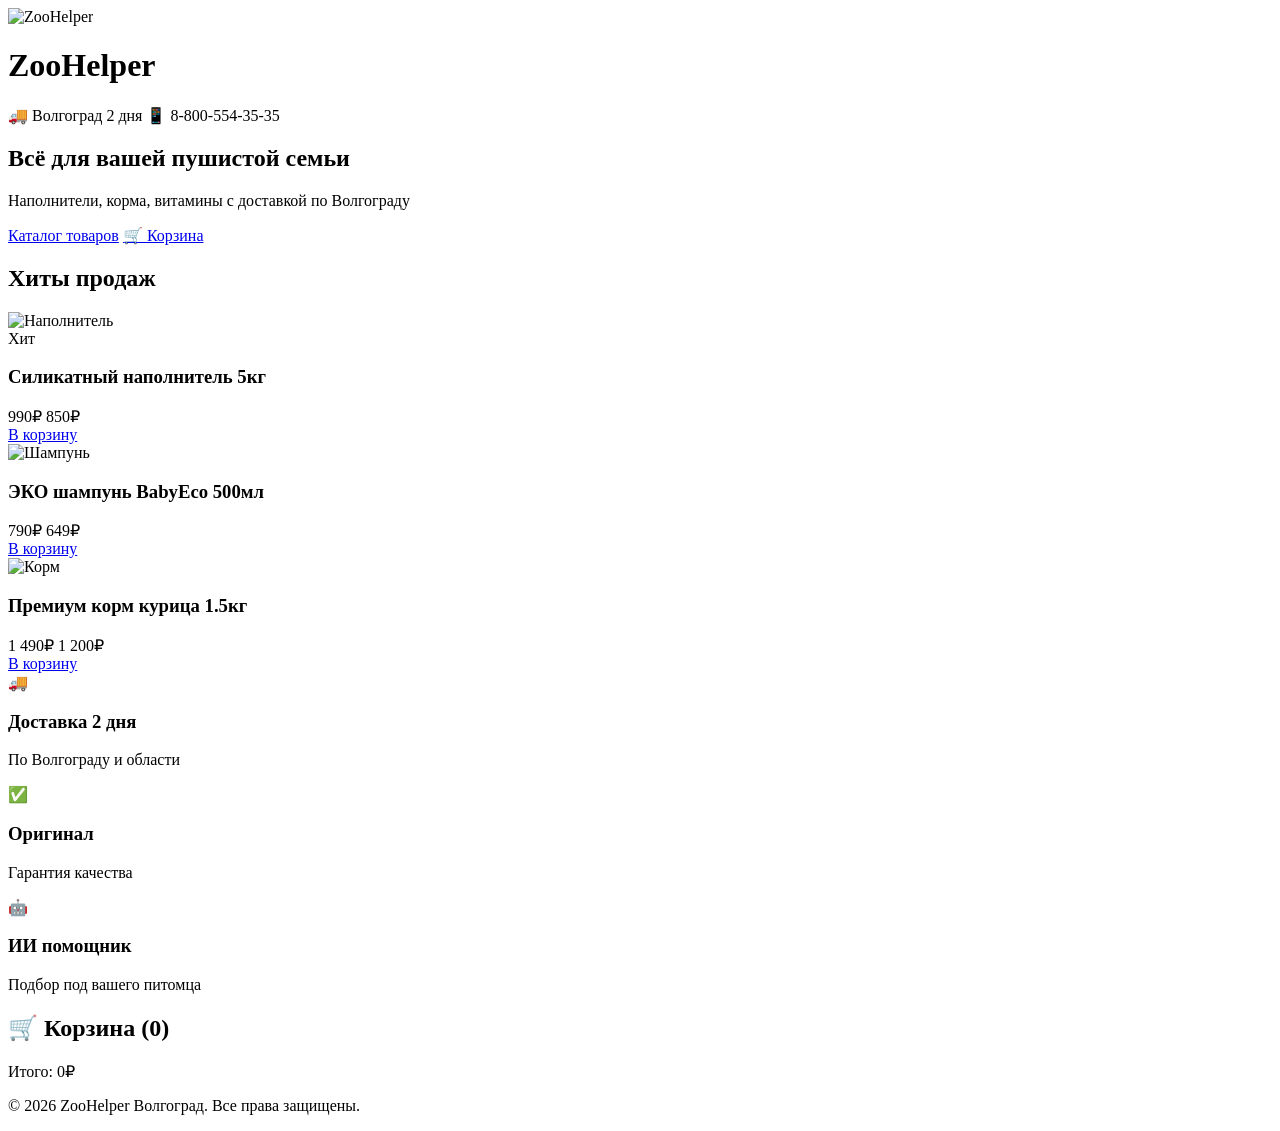
==== Index.html @ 12f41ecd "Create Index.html" ====
<!DOCTYPE html>
<html lang="ru">
<head>
    <meta charset="UTF-8">
    <meta name="viewport" content="width=device-width, initial-scale=1.0">
    <title>ZooHelper — товары для питомцев Волгоград</title>
    <link rel="stylesheet" href="style.css">
    <link href="https://fonts.googleapis.com/css2?family=Inter:wght@400;500;600;700&display=swap" rel="stylesheet">
</head>
<body>
    <header class="header">
        <div class="container">
            <div class="header-content">
                <div class="logo">
                    <img src="https://via.placeholder.com/50x50/4CAF50/FFFFFF?text=🐾" alt="ZooHelper" width="50">
                    <h1>ZooHelper</h1>
                </div>
                <div class="header-info">
                    <span class="delivery">🚚 Волгоград 2 дня</span>
                    <span class="phone">📱 8-800-554-35-35</span>
                </div>
            </div>
        </div>
    </header>

    <main class="main">
        <section class="hero">
            <div class="container">
                <div class="hero-content">
                    <h2>Всё для вашей пушистой семьи</h2>
                    <p>Наполнители, корма, витамины с доставкой по Волгограду</p>
                    <div class="hero-buttons">
                        <a href="#catalog" class="btn btn-primary">Каталог товаров</a>
                        <a href="#cartSection" class="btn btn-secondary">🛒 Корзина</a>
                    </div>
                </div>
            </div>
        </section>

        <section class="catalog" id="catalog">
            <div class="container">
                <h2>Хиты продаж</h2>
                <div class="products-grid">
                    <div class="product-card">
                        <div class="product-image">
                            <img src="https://via.placeholder.com/350x250/87CEEB/FFFFFF?text=Силикатный+наполнитель+5кг" alt="Наполнитель">
                            <div class="product-badge">Хит</div>
                        </div>
                        <div class="product-info">
                            <h3>Силикатный наполнитель 5кг</h3>
                            <div class="price">
                                <span class="old-price">990₽</span>
                                <span class="new-price">850₽</span>
                            </div>
                            <a href="#" class="btn btn-buy" data-product-id="1">В корзину</a>
                        </div>
                    </div>

                    <div class="product-card">
                        <div class="product-image">
                            <img src="https://via.placeholder.com/350x250/FFB6C1/FFFFFF?text=BabyEco+шампунь+500мл" alt="Шампунь">
                        </div>
                        <div class="product-info">
                            <h3>ЭКО шампунь BabyEco 500мл</h3>
                            <div class="price">
                                <span class="old-price">790₽</span>
                                <span class="new-price">649₽</span>
                            </div>
                            <a href="#" class="btn btn-buy" data-product-id="2">В корзину</a>
                        </div>
                    </div>

                    <div class="product-card">
                        <div class="product-image">
                            <img src="https://via.placeholder.com/350x250/90EE90/FFFFFF?text=Премиум+корм+1.5кг" alt="Корм">
                        </div>
                        <div class="product-info">
                            <h3>Премиум корм курица 1.5кг</h3>
                            <div class="price">
                                <span class="old-price">1 490₽</span>
                                <span class="new-price">1 200₽</span>
                            </div>
                            <a href="#" class="btn btn-buy" data-product-id="3">В корзину</a>
                        </div>
                    </div>
                </div>
            </div>
        </section>

        <section class="features">
            <div class="container">
                <div class="features-grid">
                    <div class="feature">
                        <div class="feature-icon">🚚</div>
                        <h3>Доставка 2 дня</h3>
                        <p>По Волгограду и области</p>
                    </div>
                    <div class="feature">
                        <div class="feature-icon">✅</div>
                        <h3>Оригинал</h3>
                        <p>Гарантия качества</p>
                    </div>
                    <div class="feature">
                        <div class="feature-icon">🤖</div>
                        <h3>ИИ помощник</h3>
                        <p>Подбор под вашего питомца</p>
                    </div>
                </div>
            </div>
        </section>

        <section class="cart-section" id="cartSection">
            <div class="container">
                <h2>🛒 Корзина (<span id="cartCount">0</span>)</h2>
                <div id="cartItems"></div>
                <div class="cart-total">
                    <div class="total-price">Итого: <span id="totalPrice">0₽</span></div>
                    <button onclick="store.checkout()" class="btn btn-checkout" id="checkoutBtn" style="display:none;">
                        Оформить заказ (ЮKassa)
                    </button>
                </div>
            </div>
        </section>
    </main>

    <footer class="footer">
        <div class="container">
            <p>&copy; 2026 ZooHelper Волгоград. Все права защищены.</p>
        </div>
    </footer>

    <script src="script.js"></script>
</body>
</html>
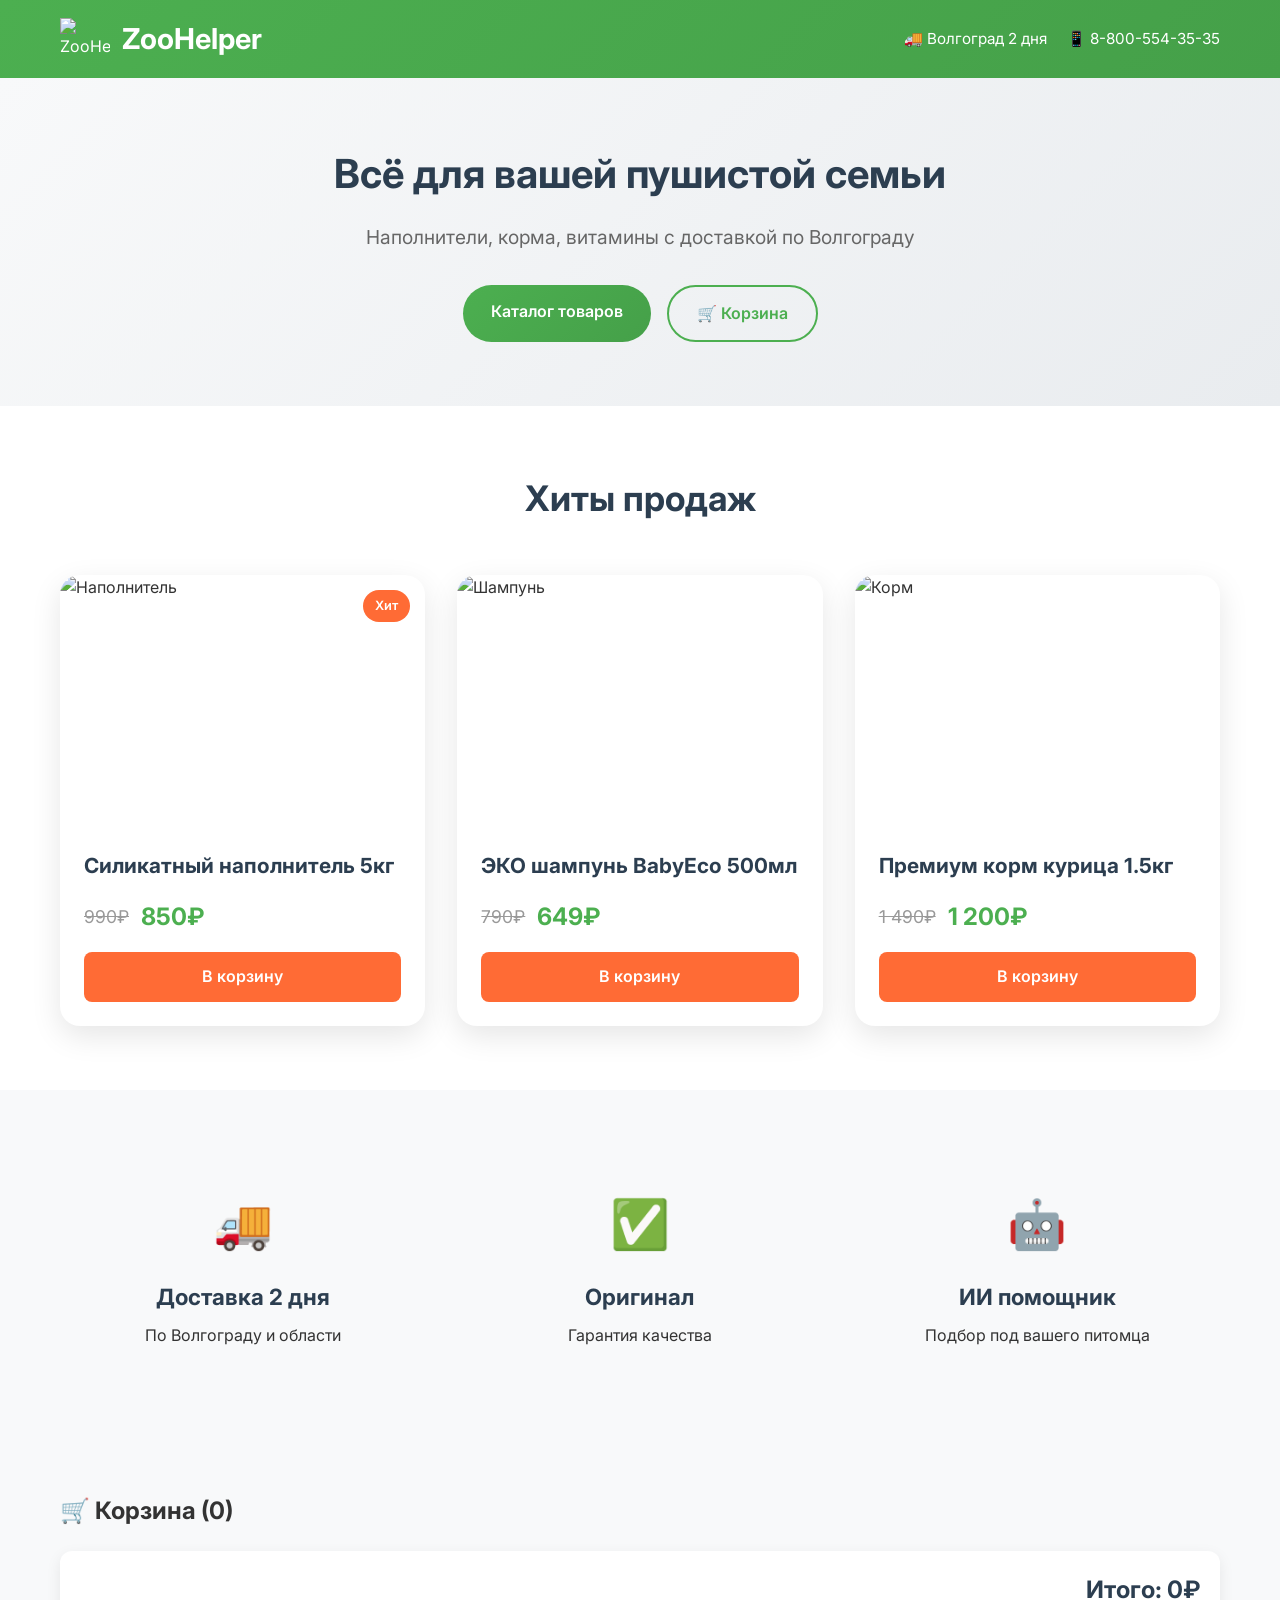
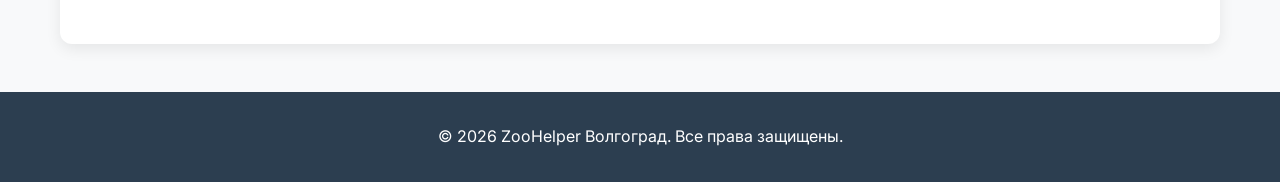
==== commit a44b82a2: "Update Index.html" ====
--- a/Index.html
+++ b/Index.html
@@ -23,7 +23,7 @@
         </div>
     </header>
 
-    <main class="main">
+    <main>
         <section class="hero">
             <div class="container">
                 <div class="hero-content">
@@ -116,7 +116,7 @@
                 <div class="cart-total">
                     <div class="total-price">Итого: <span id="totalPrice">0₽</span></div>
                     <button onclick="store.checkout()" class="btn btn-checkout" id="checkoutBtn" style="display:none;">
-                        Оформить заказ (ЮKassa)
+                        Оформить заказ (ЮKassa/Макс)
                     </button>
                 </div>
             </div>
--- a/style.css
+++ b/style.css
@@ -0,0 +1,374 @@
+* { margin: 0; padding: 0; box-sizing: border-box; }
+
+body {
+    font-family: 'Inter', -apple-system, BlinkMacSystemFont, sans-serif;
+    line-height: 1.6;
+    color: #333;
+}
+
+.container { max-width: 1200px; margin: 0 auto; padding: 0 20px; }
+
+/* Header */
+.header {
+    background: linear-gradient(135deg, #4CAF50 0%, #45a049 100%);
+    color: white;
+    padding: 1rem 0;
+    box-shadow: 0 2px 10px rgba(0,0,0,0.1);
+}
+
+.header-content {
+    display: flex;
+    justify-content: space-between;
+    align-items: center;
+}
+
+.logo {
+    display: flex;
+    align-items: center;
+    gap: 12px;
+}
+
+.logo h1 { font-size: 1.8rem; font-weight: 700; }
+
+.header-info { display: flex; gap: 20px; font-size: 0.95rem; }
+
+/* Hero */
+.hero {
+    background: linear-gradient(135deg, #f8f9fa 0%, #e9ecef 100%);
+    padding: 4rem 0;
+    text-align: center;
+}
+
+.hero h2 {
+    font-size: 2.5rem;
+    font-weight: 700;
+    margin-bottom: 1rem;
+    color: #2c3e50;
+}
+
+.hero p {
+    font-size: 1.2rem;
+    margin-bottom: 2rem;
+    color: #666;
+}
+
+.hero-buttons {
+    display: flex;
+    gap: 1rem;
+    justify-content: center;
+    flex-wrap: wrap;
+}
+
+/* Buttons */
+.btn {
+    display: inline-block;
+    padding: 14px 28px;
+    text-decoration: none;
+    border-radius: 50px;
+    font-weight: 600;
+    font-size: 1rem;
+    transition: all 0.3s ease;
+}
+
+.btn-primary {
+    background: linear-gradient(135deg, #4CAF50 0%, #45a049 100%);
+    color: white;
+}
+
+.btn-primary:hover {
+    transform: translateY(-2px);
+    box-shadow: 0 10px 25px rgba(76, 175, 80, 0.4);
+}
+
+.btn-secondary {
+    background: transparent;
+    color: #4CAF50;
+    border: 2px solid #4CAF50;
+}
+
+.btn-secondary:hover {
+    background: #4CAF50;
+    color: white;
+}
+
+.btn-buy {
+    display: block;
+    background: #FF6B35;
+    color: white;
+    text-align: center;
+    margin-top: 1rem;
+    padding: 12px;
+    border-radius: 8px;
+    font-weight: 600;
+}
+
+.btn-buy:hover {
+    background: #E55A2B;
+    transform: translateY(-1px);
+}
+
+.btn-checkout {
+    background: #FF6B35;
+    color: white;
+    width: 100%;
+    border: none;
+    padding: 16px;
+    font-size: 1.2rem;
+    border-radius: 12px;
+    cursor: pointer;
+}
+
+.btn-checkout:hover {
+    background: #E55A2B;
+    transform: translateY(-1px);
+}
+
+/* Catalog */
+.catalog {
+    padding: 4rem 0;
+}
+
+.catalog h2 {
+    text-align: center;
+    font-size: 2.2rem;
+    margin-bottom: 3rem;
+    color: #2c3e50;
+}
+
+.products-grid {
+    display: grid;
+    grid-template-columns: repeat(auto-fit, minmax(350px, 1fr));
+    gap: 2rem;
+}
+
+.product-card {
+    background: white;
+    border-radius: 20px;
+    overflow: hidden;
+    box-shadow: 0 10px 30px rgba(0,0,0,0.1);
+    transition: all 0.3s ease;
+}
+
+.product-card:hover {
+    transform: translateY(-10px);
+    box-shadow: 0 20px 40px rgba(0,0,0,0.15);
+}
+
+.product-image {
+    position: relative;
+    height: 250px;
+    overflow: hidden;
+}
+
+.product-image img {
+    width: 100%;
+    height: 100%;
+    object-fit: cover;
+}
+
+.product-badge {
+    position: absolute;
+    top: 15px;
+    right: 15px;
+    background: #FF6B35;
+    color: white;
+    padding: 6px 12px;
+    border-radius: 20px;
+    font-size: 0.8rem;
+    font-weight: 600;
+}
+
+.product-info {
+    padding: 1.5rem;
+}
+
+.product-info h3 {
+    font-size: 1.3rem;
+    margin-bottom: 1rem;
+    color: #2c3e50;
+}
+
+.price {
+    display: flex;
+    align-items: center;
+    gap: 12px;
+    margin-bottom: 1rem;
+}
+
+.old-price {
+    text-decoration: line-through;
+    color: #999;
+    font-size: 1.1rem;
+}
+
+.new-price {
+    font-size: 1.5rem;
+    font-weight: 700;
+    color: #4CAF50;
+}
+
+/* Features */
+.features {
+    background: #f8f9fa;
+    padding: 4rem 0;
+}
+
+.features-grid {
+    display: grid;
+    grid-template-columns: repeat(auto-fit, minmax(250px, 1fr));
+    gap: 2rem;
+    text-align: center;
+}
+
+.feature {
+    padding: 2rem;
+}
+
+.feature-icon {
+    font-size: 3rem;
+    margin-bottom: 1rem;
+}
+
+.feature h3 {
+    font-size: 1.4rem;
+    margin-bottom: 0.5rem;
+    color: #2c3e50;
+}
+
+/* Cart */
+.cart-section {
+    background: #f8f9fa;
+    padding: 3rem 0;
+}
+
+.cart-item {
+    display: flex;
+    align-items: center;
+    gap: 15px;
+    padding: 20px;
+    border: 1px solid #eee;
+    border-radius: 12px;
+    margin-bottom: 15px;
+    background: white;
+}
+
+.cart-item img { border-radius: 8px; }
+
+.cart-item-info h4 {
+    margin: 0 0 5px 0;
+    font-size: 1rem;
+}
+
+.cart-price {
+    font-weight: 600;
+    color: #4CAF50;
+    font-size: 1.1rem;
+}
+
+.cart-quantity {
+    display: flex;
+    align-items: center;
+    gap: 10px;
+    margin-left: auto;
+}
+
+.cart-quantity button {
+    width: 32px;
+    height: 32px;
+    border: 1px solid #ddd;
+    background: white;
+    border-radius: 6px;
+    cursor: pointer;
+    font-weight: 600;
+}
+
+.remove-btn {
+    background: #ff4444;
+    color: white;
+    border: none;
+    width: 32px;
+    height: 32px;
+    border-radius: 6px;
+    cursor: pointer;
+    font-size: 18px;
+}
+
+.cart-total {
+    background: white;
+    padding: 20px;
+    border-radius: 12px;
+    text-align: right;
+    margin-top: 20px;
+    box-shadow: 0 5px 15px rgba(0,0,0,0.08);
+}
+
+.total-price {
+    font-size: 1.5rem;
+    font-weight: 700;
+    color: #2c3e50;
+    margin-bottom: 15px;
+}
+
+/* Notifications */
+.notification {
+    position: fixed;
+    top: 20px;
+    right: 20px;
+    background: #4CAF50;
+    color: white;
+    padding: 15px 25px;
+    border-radius: 8px;
+    box-shadow: 0 10px 30px rgba(0,0,0,0.2);
+    transform: translateX(400px);
+    z-index: 1000;
+    font-weight: 500;
+}
+
+.notification.show {
+    transform: translateX(0);
+}
+
+/* Footer */
+.footer {
+    background: #2c3e50;
+    color: white;
+    padding: 2rem 0;
+    text-align: center;
+}
+
+.footer a {
+    color: #4CAF50;
+    text-decoration: none;
+}
+
+/* Responsive */
+@media (max-width: 768px) {
+    .header-content {
+        flex-direction: column;
+        gap: 1rem;
+        text-align: center;
+    }
+    
+    .hero h2 { font-size: 2rem; }
+    
+    .hero-buttons {
+        flex-direction: column;
+        align-items: center;
+    }
+    
+    .products-grid {
+        grid-template-columns: 1fr;
+    }
+    
+    .cart-item {
+        flex-direction: column;
+        text-align: center;
+    }
+    
+    .cart-quantity {
+        justify-content: center;
+        margin-top: 10px;
+    }
+    
+    .cart-total { text-align: center; }
+}
